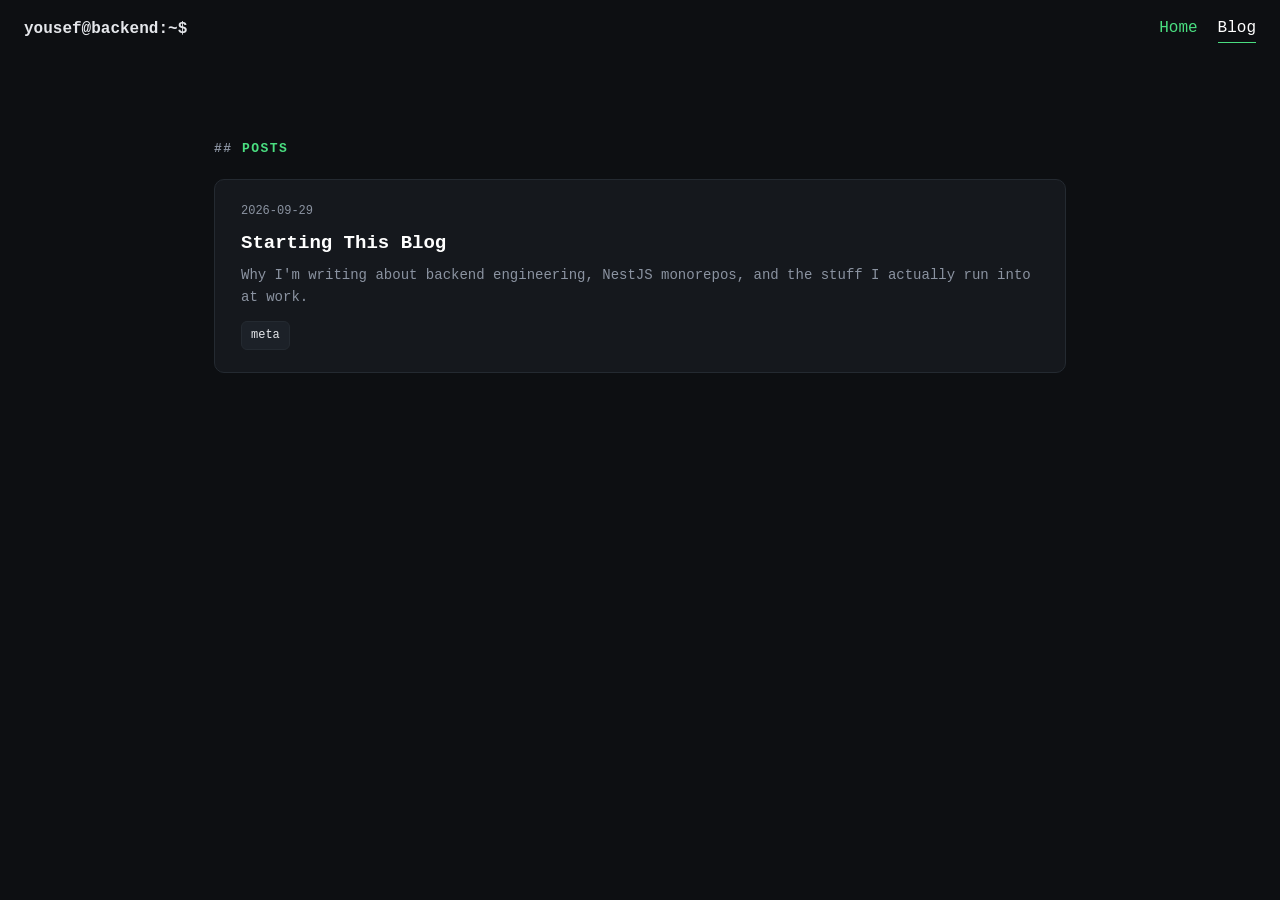
==== blog/index.html @ 6e94ebfa "Initial portfolio site with blog section" ====
<!DOCTYPE html>
<html lang="en">
<head>
<meta charset="UTF-8">
<title>Blog — Yousef Aldabbas</title>
<link rel="stylesheet" href="style.css">
</head>
<body>
<nav>
  <div class="logo">yousef@backend:~$</div>
  <div class="navlinks">
    <a href="../index.html">Home</a>
    <a href="index.html" class="active">Blog</a>
  </div>
</nav>
<div class="wrap">
  <h2 class="section">Posts</h2>
  <div id="posts"></div>
</div>
<script src="posts-data.js"></script>
<script>
  const container = document.getElementById('posts');
  const sorted = [...POSTS].sort((a,b) => new Date(b.date) - new Date(a.date));
  container.innerHTML = sorted.map(p => `
    <a class="post-card" href="posts/${p.slug}.html">
      <div class="date">${p.date}</div>
      <h3>${p.title}</h3>
      <p class="desc">${p.desc}</p>
      <div class="tags">${p.tags.map(t => `<span class="tag">${t}</span>`).join('')}</div>
    </a>
  `).join('');
</script>
</body>
</html>
---- blog/style.css ----
:root{
  --bg:#0d0f12; --bg2:#0f1620; --card:#15181d; --border:#242a31;
  --green:#4ade80; --text:#e5e7eb; --muted:#8b93a1; --accent:#7c3aed;
}
*{box-sizing:border-box; margin:0; padding:0;}
body{
  background:
    linear-gradient(var(--bg) 0%, var(--bg) 100%),
    repeating-linear-gradient(0deg, rgba(255,255,255,.02) 0 1px, transparent 1px 32px),
    repeating-linear-gradient(90deg, rgba(255,255,255,.02) 0 1px, transparent 1px 32px);
  color:var(--text);
  font-family: 'SFMono-Regular', Consolas, 'Liberation Mono', Menlo, monospace;
  line-height:1.6;
}
a{color:var(--green); text-decoration:none;}
.wrap{max-width:900px; margin:0 auto; padding:40px 24px 80px;}
nav{display:flex; justify-content:space-between; align-items:center; padding:16px 24px;}
nav .logo{font-weight:bold; color:var(--text);}
nav .navlinks{display:flex; gap:20px;}
nav .navlinks a.active{color:#fff; border-bottom:1px solid var(--green);}
h2.section{color:var(--green); font-size:13px; text-transform:uppercase; letter-spacing:1.5px; margin:40px 0 20px;}
h2.section::before{content:"## "; color:var(--muted);}
.post-card{
  background:var(--card); border:1px solid var(--border); border-radius:10px;
  padding:22px 26px; margin-bottom:18px; display:block;
}
.post-card:hover{border-color:var(--green);}
.post-card .date{color:var(--muted); font-size:12px; margin-bottom:6px;}
.post-card h3{color:#fff; font-size:19px; margin-bottom:6px;}
.post-card p.desc{color:var(--muted); font-size:14px;}
.tags{display:flex; flex-wrap:wrap; gap:8px; margin-top:12px;}
.tag{background:#1c2128; border:1px solid var(--border); color:var(--text); font-size:12px; padding:4px 9px; border-radius:6px;}
.post-body{background:var(--card); border:1px solid var(--border); border-radius:10px; padding:32px;}
.post-body h1{color:#fff; font-size:30px; margin-bottom:6px;}
.post-body .meta{color:var(--muted); font-size:13px; margin-bottom:24px;}
.post-body h2{color:var(--green); font-size:20px; margin:26px 0 10px;}
.post-body p{color:#c7ccd4; font-size:15px; margin-bottom:14px;}
.post-body ul{margin:0 0 14px 20px; color:#c7ccd4; font-size:15px;}
.post-body li{margin-bottom:6px;}
.post-body pre{background:#0b0d10; border:1px solid var(--border); border-radius:8px; padding:16px; overflow-x:auto; margin-bottom:16px;}
.post-body code{font-family:inherit; color:var(--green); font-size:13.5px;}
.back{display:inline-block; margin-bottom:20px; color:var(--muted);}
.back:hover{color:var(--green);}
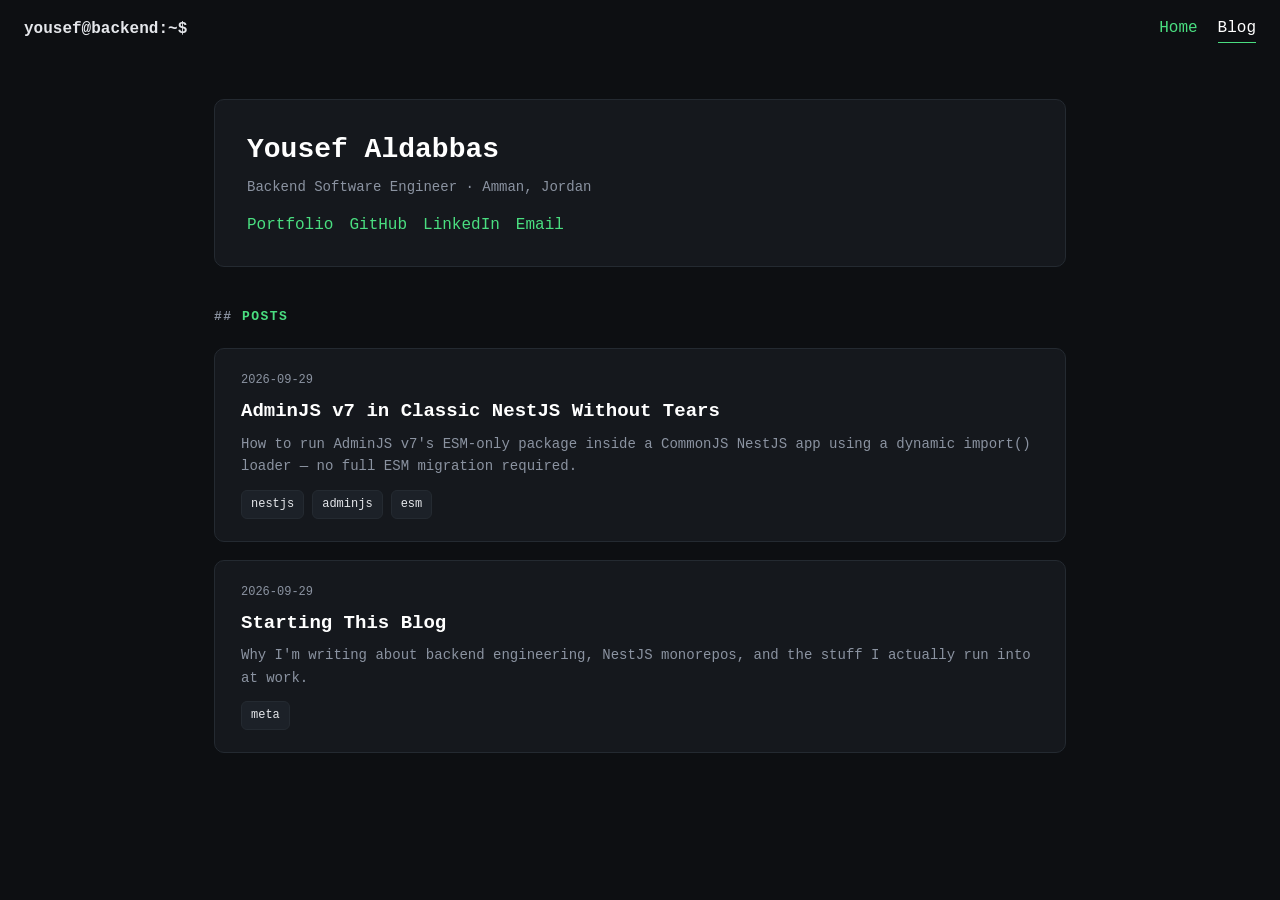
==== commit 5ea3e3b2: "Sync portfolio with reviewed CV, restructure blog, add AdminJS post" ====
--- a/blog/index.html
+++ b/blog/index.html
@@ -4,6 +4,15 @@
 <meta charset="UTF-8">
 <title>Blog — Yousef Aldabbas</title>
 <link rel="stylesheet" href="style.css">
+<style>
+  .name-hero{
+    background:var(--card); border:1px solid var(--border); border-radius:10px;
+    padding:28px 32px; margin-bottom:40px;
+  }
+  .name-hero h1{color:#fff; font-size:28px; margin-bottom:4px;}
+  .name-hero .sub{color:var(--muted); font-size:14px;}
+  .name-hero .links{margin-top:14px; display:flex; gap:16px; flex-wrap:wrap;}
+</style>
 </head>
 <body>
 <nav>
@@ -14,8 +23,21 @@
   </div>
 </nav>
 <div class="wrap">
+
+  <div class="name-hero">
+    <h1>Yousef Aldabbas</h1>
+    <div class="sub">Backend Software Engineer · Amman, Jordan</div>
+    <div class="links">
+      <a href="../index.html">Portfolio</a>
+      <a href="https://github.com/arab0v" target="_blank">GitHub</a>
+      <a href="https://linkedin.com/in/yousef-aldabbas" target="_blank">LinkedIn</a>
+      <a href="mailto:yousefaldabbas0@outlook.com">Email</a>
+    </div>
+  </div>
+
   <h2 class="section">Posts</h2>
   <div id="posts"></div>
+
 </div>
 <script src="posts-data.js"></script>
 <script>
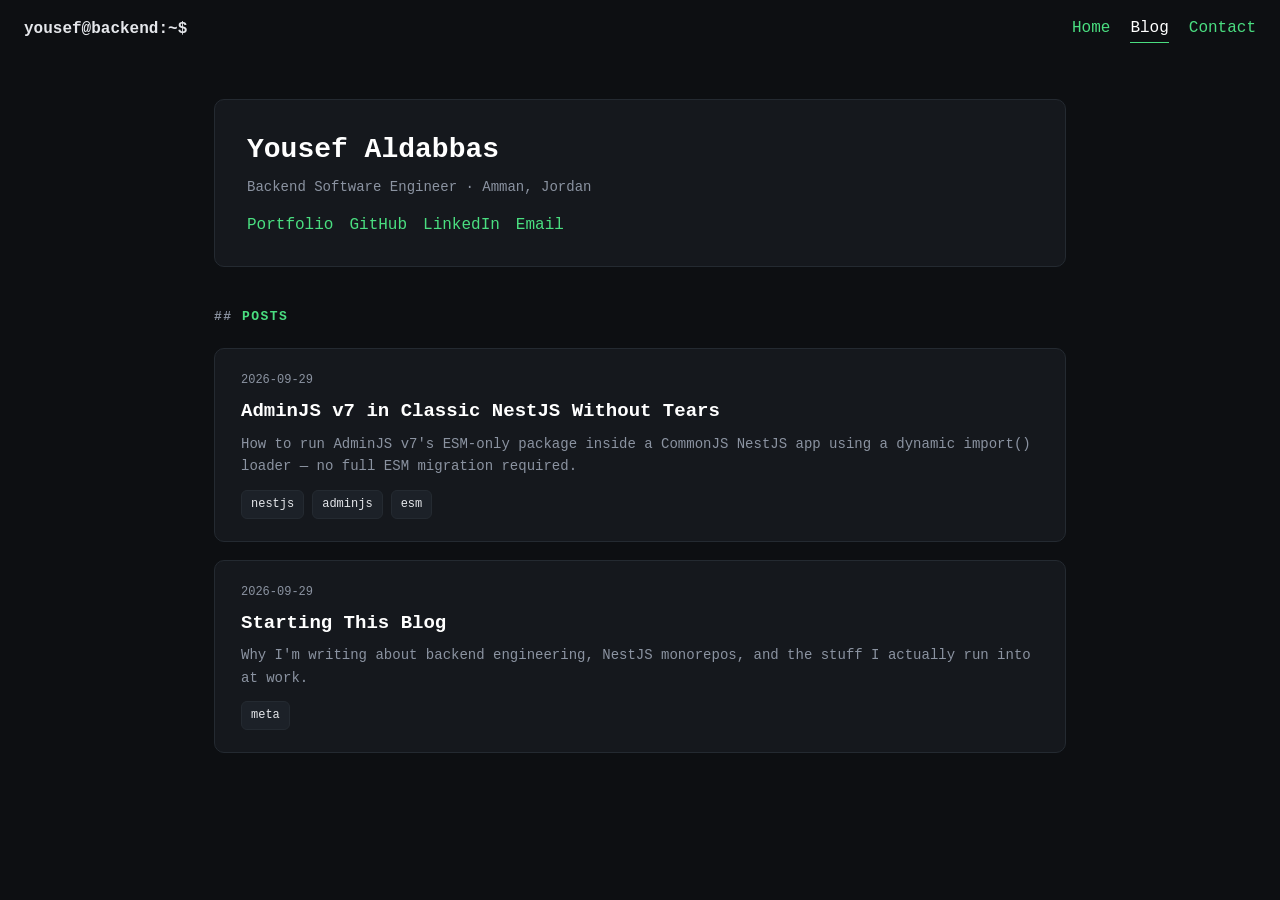
==== commit 4ab30602: "Fix Rezefy project name, sync Impact section, unify top-right nav across pages" ====
--- a/blog/index.html
+++ b/blog/index.html
@@ -20,6 +20,7 @@
   <div class="navlinks">
     <a href="../index.html">Home</a>
     <a href="index.html" class="active">Blog</a>
+    <a href="mailto:yousefaldabbas0@outlook.com">Contact</a>
   </div>
 </nav>
 <div class="wrap">
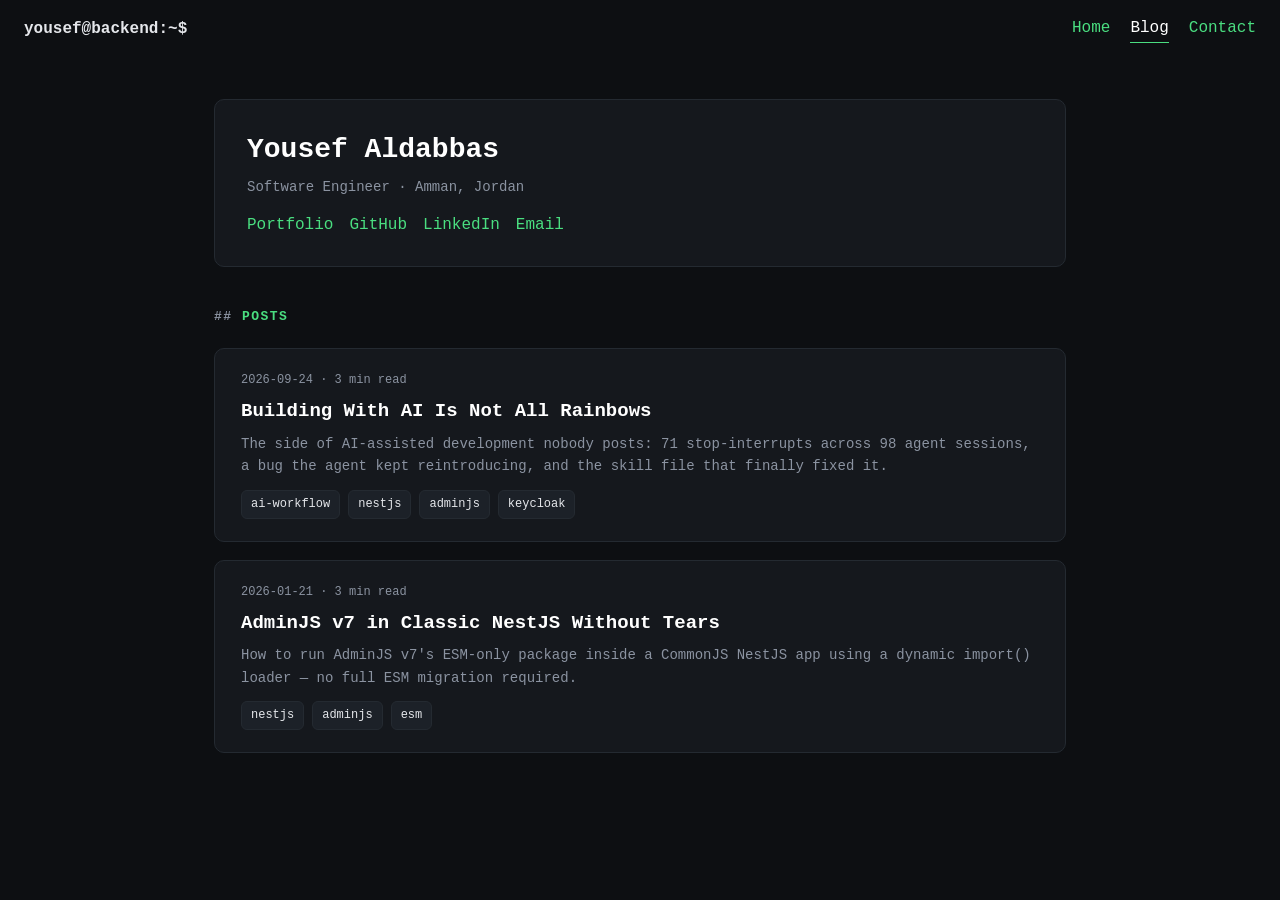
==== commit 611bc3a4: "Sync portfolio with CV, restructure hero, verify blog figures, plain-language post" ====
--- a/blog/index.html
+++ b/blog/index.html
@@ -27,11 +27,11 @@
 
   <div class="name-hero">
     <h1>Yousef Aldabbas</h1>
-    <div class="sub">Backend Software Engineer · Amman, Jordan</div>
+    <div class="sub">Software Engineer · Amman, Jordan</div>
     <div class="links">
       <a href="../index.html">Portfolio</a>
-      <a href="https://github.com/arab0v" target="_blank">GitHub</a>
-      <a href="https://linkedin.com/in/yousef-aldabbas" target="_blank">LinkedIn</a>
+      <a href="https://github.com/arab0v" target="_blank" rel="noopener noreferrer">GitHub</a>
+      <a href="https://linkedin.com/in/yousef-aldabbas" target="_blank" rel="noopener noreferrer">LinkedIn</a>
       <a href="mailto:yousefaldabbas0@outlook.com">Email</a>
     </div>
   </div>
@@ -46,7 +46,7 @@
   const sorted = [...POSTS].sort((a,b) => new Date(b.date) - new Date(a.date));
   container.innerHTML = sorted.map(p => `
     <a class="post-card" href="posts/${p.slug}.html">
-      <div class="date">${p.date}</div>
+      <div class="date">${p.date}${p.read ? ` · ${p.read} min read` : ''}</div>
       <h3>${p.title}</h3>
       <p class="desc">${p.desc}</p>
       <div class="tags">${p.tags.map(t => `<span class="tag">${t}</span>`).join('')}</div>
